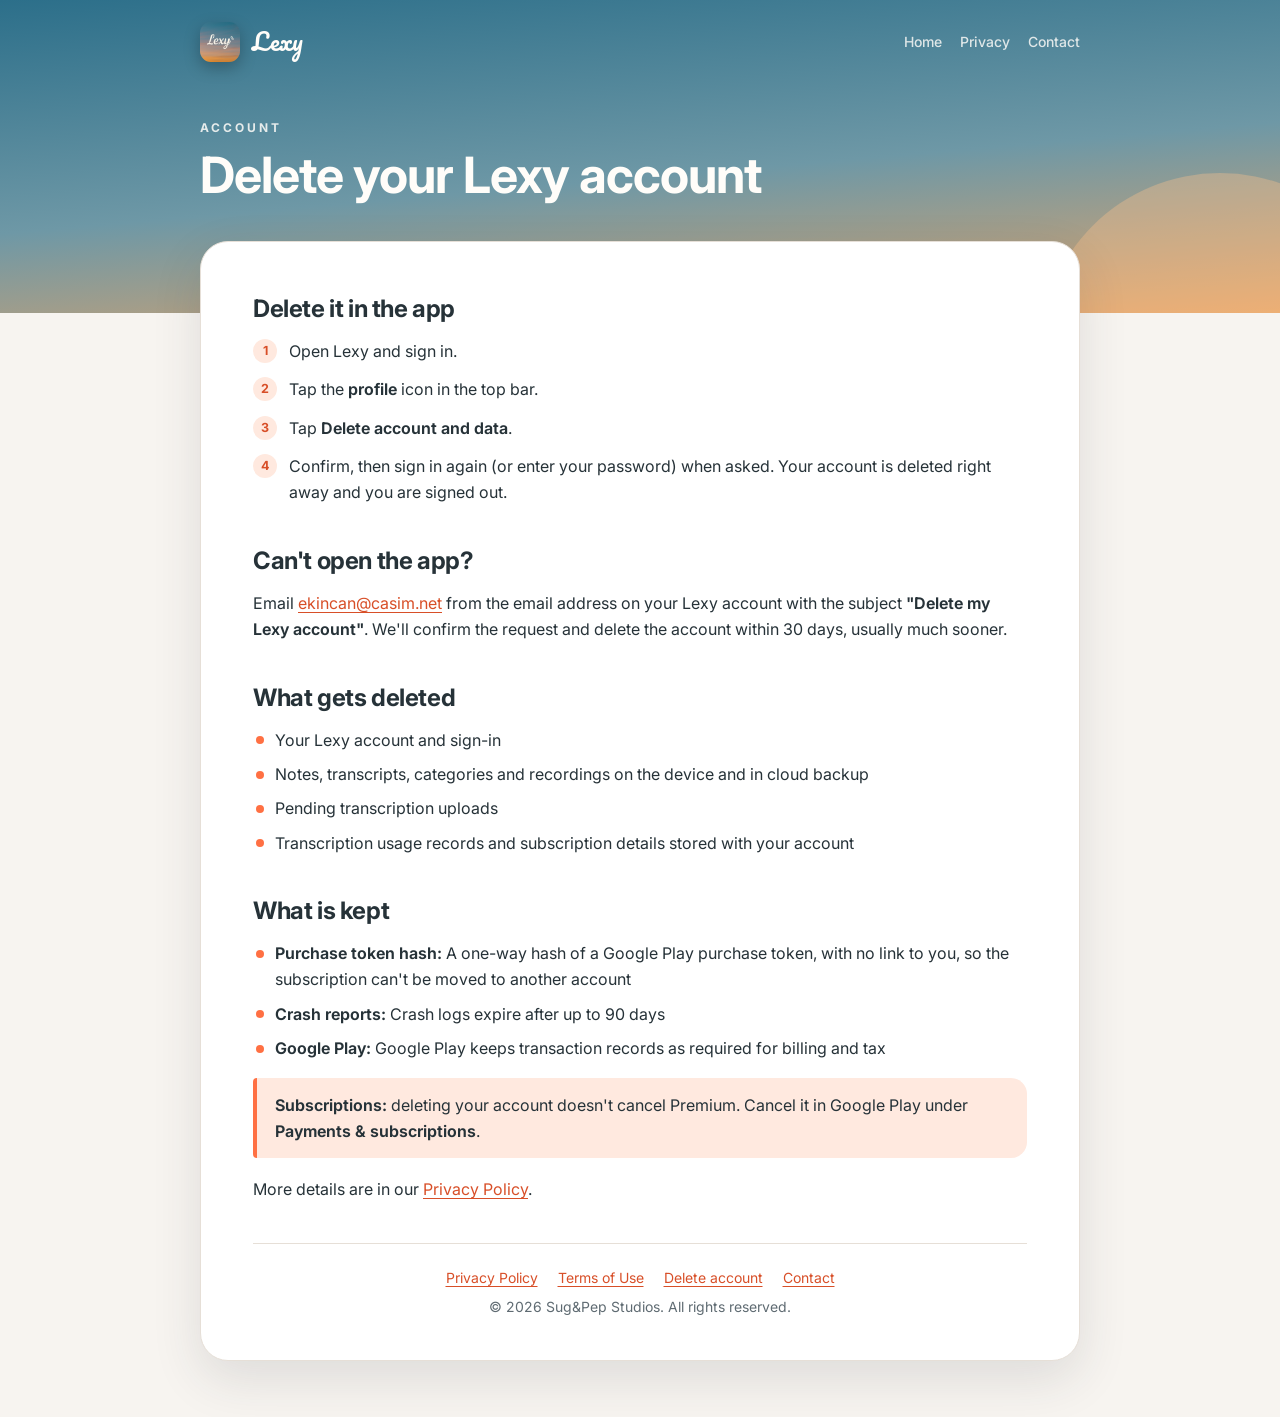
==== delete-account.html @ c67f1160 "Add Lexy website: home, privacy policy, terms, account deletion, app-ads.txt Co-Authored-By: Claude " ====
<!DOCTYPE html>
<html lang="en">
<head>
    <meta charset="UTF-8">
    <meta name="viewport" content="width=device-width, initial-scale=1.0">
    <title>Lexy - Delete Your Account</title>
    <meta name="description" content="How to delete your Lexy account and the data associated with it.">
    <link rel="preconnect" href="https://fonts.googleapis.com">
    <link rel="preconnect" href="https://fonts.gstatic.com" crossorigin>
    <link href="https://fonts.googleapis.com/css2?family=Inter:wght@400;500;600;700&family=Pacifico&display=swap" rel="stylesheet">
    <link rel="stylesheet" href="site.css">
    <link rel="icon" type="image/png" href="icon.png">
    <meta name="theme-color" content="#2C6F8A">
</head>
<body>
    <header class="band">
        <div class="band-inner">
            <div class="brand-row">
                <a class="brand" href="index.html"><img src="icon.png" alt=""><span>Lexy</span></a>
                <nav class="top-links">
                    <a href="index.html">Home</a>
                    <a href="privacy-policy.html">Privacy</a>
                    <a href="mailto:ekincan@casim.net">Contact</a>
                </nav>
            </div>
            <div class="eyebrow">Account</div>
            <h1>Delete your Lexy account</h1>
        </div>
    </header>

    <main class="container">
        <section>
            <h2 id="in-the-app">Delete it in the app</h2>
            <ol class="steps">
                <li>Open Lexy and sign in.</li>
                <li>Tap the <strong>profile</strong> icon in the top bar.</li>
                <li>Tap <strong>Delete account and data</strong>.</li>
                <li>Confirm, then sign in again (or enter your password) when asked. Your account is deleted right away and you are signed out.</li>
            </ol>
        </section>

        <section>
            <h2 id="by-email">Can't open the app?</h2>
            <p>Email <a href="mailto:ekincan@casim.net?subject=Delete%20my%20Lexy%20account">ekincan@casim.net</a> from the email address on your Lexy account with the subject <strong>"Delete my Lexy account"</strong>. We'll confirm the request and delete the account within 30 days, usually much sooner.</p>
        </section>

        <section>
            <h2 id="what-is-deleted">What gets deleted</h2>
            <ul>
                <li>Your Lexy account and sign-in</li>
                <li>Notes, transcripts, categories and recordings on the device and in cloud backup</li>
                <li>Pending transcription uploads</li>
                <li>Transcription usage records and subscription details stored with your account</li>
            </ul>
        </section>

        <section>
            <h2 id="what-is-kept">What is kept</h2>
            <ul>
                <li><strong>Purchase token hash:</strong> A one-way hash of a Google Play purchase token, with no link to you, so the subscription can't be moved to another account</li>
                <li><strong>Crash reports:</strong> Crash logs expire after up to 90 days</li>
                <li><strong>Google Play:</strong> Google Play keeps transaction records as required for billing and tax</li>
            </ul>
            <div class="highlight">
                <p><strong>Subscriptions:</strong> deleting your account doesn't cancel Premium. Cancel it in Google Play under <strong>Payments &amp; subscriptions</strong>.</p>
            </div>
        </section>

        <p>More details are in our <a href="privacy-policy.html#deleting-your-account">Privacy Policy</a>.</p>

        <footer class="footer">
            <p>
                <a href="privacy-policy.html">Privacy Policy</a>
                <a href="terms.html">Terms of Use</a>
                <a href="delete-account.html">Delete account</a>
                <a href="mailto:ekincan@casim.net">Contact</a>
            </p>
            <p>&copy; 2026 Sug&amp;Pep Studios. All rights reserved.</p>
        </footer>
    </main>
</body>
</html>
---- site.css ----
/* Lexy site: the app icon's dusk sky and the app's coral accent */
:root {
  --bg: #F7F4F0;
  --surface: #FFFFFF;
  --sunken: #F1ECE6;
  --text: #263238;
  --text-2: #5F6B72;
  --border: #E6DFD7;
  --heading: #263238;
  --link: #D84F28;
  --accent: #FF7043;
  --accent-tint: #FFE9DF;
  --sky-1: #2C6F8A;
  --sky-2: #6E98A6;
  --sky-3: #E3A468;
  --paper: #FFFDF9;
  --shadow: 0 18px 50px rgba(38, 50, 56, 0.12);
}

@media (prefers-color-scheme: dark) {
  :root {
    --bg: #121619;
    --surface: #1B2125;
    --sunken: #232B30;
    --text: #EEF1F2;
    --text-2: #A9B4BA;
    --border: #2C363C;
    --heading: #EEF1F2;
    --link: #FF9A76;
    --accent-tint: rgba(255, 112, 67, 0.14);
    --shadow: 0 18px 50px rgba(0, 0, 0, 0.4);
  }
}

* { margin: 0; padding: 0; box-sizing: border-box; }

html { scroll-behavior: smooth; }

body {
  font-family: 'Inter', -apple-system, BlinkMacSystemFont, 'Segoe UI', Roboto, sans-serif;
  font-size: 16px;
  line-height: 1.65;
  color: var(--text);
  background: var(--bg);
  -webkit-font-smoothing: antialiased;
}

/* ---------- Sky band ---------- */
.band {
  position: relative;
  overflow: hidden;
  background: linear-gradient(175deg, var(--sky-1) 0%, var(--sky-2) 55%, var(--sky-3) 100%);
  color: var(--paper);
  padding: 22px 20px 110px;
}
.band::after {
  content: '';
  position: absolute;
  width: 360px; height: 360px;
  right: -120px; bottom: -220px;
  border-radius: 50%;
  background: rgba(255, 196, 140, 0.35);
  pointer-events: none;
}

.band-inner { position: relative; z-index: 1; max-width: 880px; margin: 0 auto; }

.brand-row { display: flex; align-items: center; justify-content: space-between; gap: 16px; }
.brand { display: inline-flex; align-items: center; gap: 12px; color: var(--paper); text-decoration: none; }
.brand img { width: 40px; height: 40px; border-radius: 11px; box-shadow: 0 6px 16px rgba(0, 0, 0, 0.25); }
.brand span { font-family: 'Pacifico', cursive; font-size: 24px; }
.top-links { display: flex; gap: 18px; font-size: 14px; font-weight: 500; }
.top-links a { color: rgba(255, 253, 249, 0.82); text-decoration: none; }
.top-links a:hover, .top-links a[aria-current] { color: var(--paper); }

.eyebrow {
  margin-top: 56px;
  font-size: 12px;
  font-weight: 700;
  letter-spacing: 3px;
  text-transform: uppercase;
  color: rgba(255, 253, 249, 0.85);
}
.band h1 {
  margin-top: 10px;
  font-weight: 700;
  font-size: clamp(32px, 6vw, 50px);
  line-height: 1.1;
  letter-spacing: -1px;
  color: var(--paper);
}

/* ---------- Content card ---------- */
main.container {
  position: relative;
  z-index: 2;
  max-width: 880px;
  margin: -72px auto 56px;
  background: var(--surface);
  border: 1px solid var(--border);
  border-radius: 28px;
  box-shadow: var(--shadow);
  padding: 44px 52px 36px;
}

h2 {
  font-weight: 700;
  font-size: 24px;
  line-height: 1.25;
  letter-spacing: -0.4px;
  color: var(--heading);
  margin: 40px 0 14px;
  scroll-margin-top: 20px;
}
.section:first-of-type h2, section:first-of-type h2 { margin-top: 8px; }

h3 { font-size: 16.5px; font-weight: 650; margin: 26px 0 8px; scroll-margin-top: 20px; }

p { margin-bottom: 14px; }

ul, ol { margin: 0 0 16px; padding-left: 0; list-style: none; }
li { position: relative; padding-left: 22px; margin-bottom: 8px; }
li::before {
  content: '';
  position: absolute;
  left: 3px;
  top: 0.6em;
  width: 8px;
  height: 8px;
  background: var(--accent);
  border-radius: 50%;
}

strong { font-weight: 650; }

a { color: var(--link); text-decoration: underline; text-decoration-thickness: 1px; text-underline-offset: 3px; }
a:hover { text-decoration-thickness: 2px; }

/* ---------- Policy pieces ---------- */
.meta {
  display: flex;
  flex-wrap: wrap;
  gap: 8px 22px;
  font-size: 14px;
  color: var(--text-2);
  padding: 14px 18px;
  background: var(--sunken);
  border-radius: 16px;
  margin-bottom: 22px;
}

.toc { border: 1px solid var(--border); border-radius: 18px; padding: 16px 18px 12px; margin-bottom: 8px; }
.toc-title { font-size: 12px; font-weight: 700; letter-spacing: 2.5px; text-transform: uppercase; color: var(--text-2); margin-bottom: 10px; }
.toc ol { display: flex; flex-wrap: wrap; gap: 8px; margin: 0; }
.toc li { padding: 0; margin: 0; }
.toc li::before { display: none; }
.toc a {
  display: inline-block;
  font-size: 13.5px;
  font-weight: 500;
  text-decoration: none;
  color: var(--text);
  background: var(--accent-tint);
  padding: 5px 12px;
  border-radius: 999px;
}
.toc a:hover { background: var(--accent); color: #fff; }

.highlight {
  background: var(--accent-tint);
  border-left: 4px solid var(--accent);
  border-radius: 4px 16px 16px 4px;
  padding: 14px 18px;
  margin: 14px 0 18px;
}
.highlight p { margin: 0; }

.contact-box {
  background: linear-gradient(160deg, var(--sky-1), var(--sky-2));
  color: var(--paper);
  border-radius: 22px;
  padding: 24px 26px 10px;
  margin: 36px 0 8px;
}
.contact-box h2 { color: var(--paper); margin-top: 0; }
.contact-box a, .contact-box strong { color: var(--paper); }

.footer {
  margin-top: 40px;
  padding-top: 22px;
  border-top: 1px solid var(--border);
  text-align: center;
  font-size: 14px;
  color: var(--text-2);
}
.footer p { margin-bottom: 6px; }
.footer a { margin: 0 8px; }

/* ---------- Home page pieces ---------- */
.hero { text-align: center; padding-bottom: 8px; }
.hero img { width: 112px; height: 112px; border-radius: 28px; box-shadow: 0 12px 30px rgba(44, 111, 138, 0.3); margin-bottom: 18px; }
.hero h1 { font-family: 'Pacifico', cursive; font-weight: 400; font-size: 46px; color: var(--heading); line-height: 1.2; margin-bottom: 10px; }
.tagline { font-size: 18px; color: var(--text-2); max-width: 620px; margin: 0 auto; }

.features { display: grid; grid-template-columns: repeat(auto-fit, minmax(300px, 1fr)); gap: 14px; }
.feature { background: var(--sunken); border-radius: 18px; padding: 18px 20px; }
.feature h3 { margin-top: 0; }
.feature p { margin-bottom: 0; color: var(--text-2); }

table.plans { width: 100%; border-collapse: collapse; margin: 6px 0 18px; font-size: 15px; }
.plans th, .plans td { text-align: left; padding: 10px 12px; border-bottom: 1px solid var(--border); }
.plans th { font-size: 13px; text-transform: uppercase; letter-spacing: 1.5px; color: var(--text-2); }

/* Numbered steps (account deletion) */
ol.steps { counter-reset: step; }
ol.steps li { padding-left: 36px; margin-bottom: 12px; }
ol.steps li::before {
  content: counter(step);
  counter-increment: step;
  top: 0.1em;
  left: 0;
  width: 24px;
  height: 24px;
  border-radius: 50%;
  background: var(--accent-tint);
  color: var(--link);
  font-size: 12.5px;
  font-weight: 700;
  display: flex;
  align-items: center;
  justify-content: center;
}

@media (max-width: 720px) {
  .band { padding-bottom: 96px; }
  .top-links { gap: 14px; }
  main.container { margin: -64px 12px 40px; padding: 28px 20px 26px; border-radius: 24px; }
  h2 { font-size: 21px; }
  .hero h1 { font-size: 38px; }
}

@media print {
  .band, .toc, .top-links { display: none; }
  main.container { margin: 0; box-shadow: none; border: none; }
}
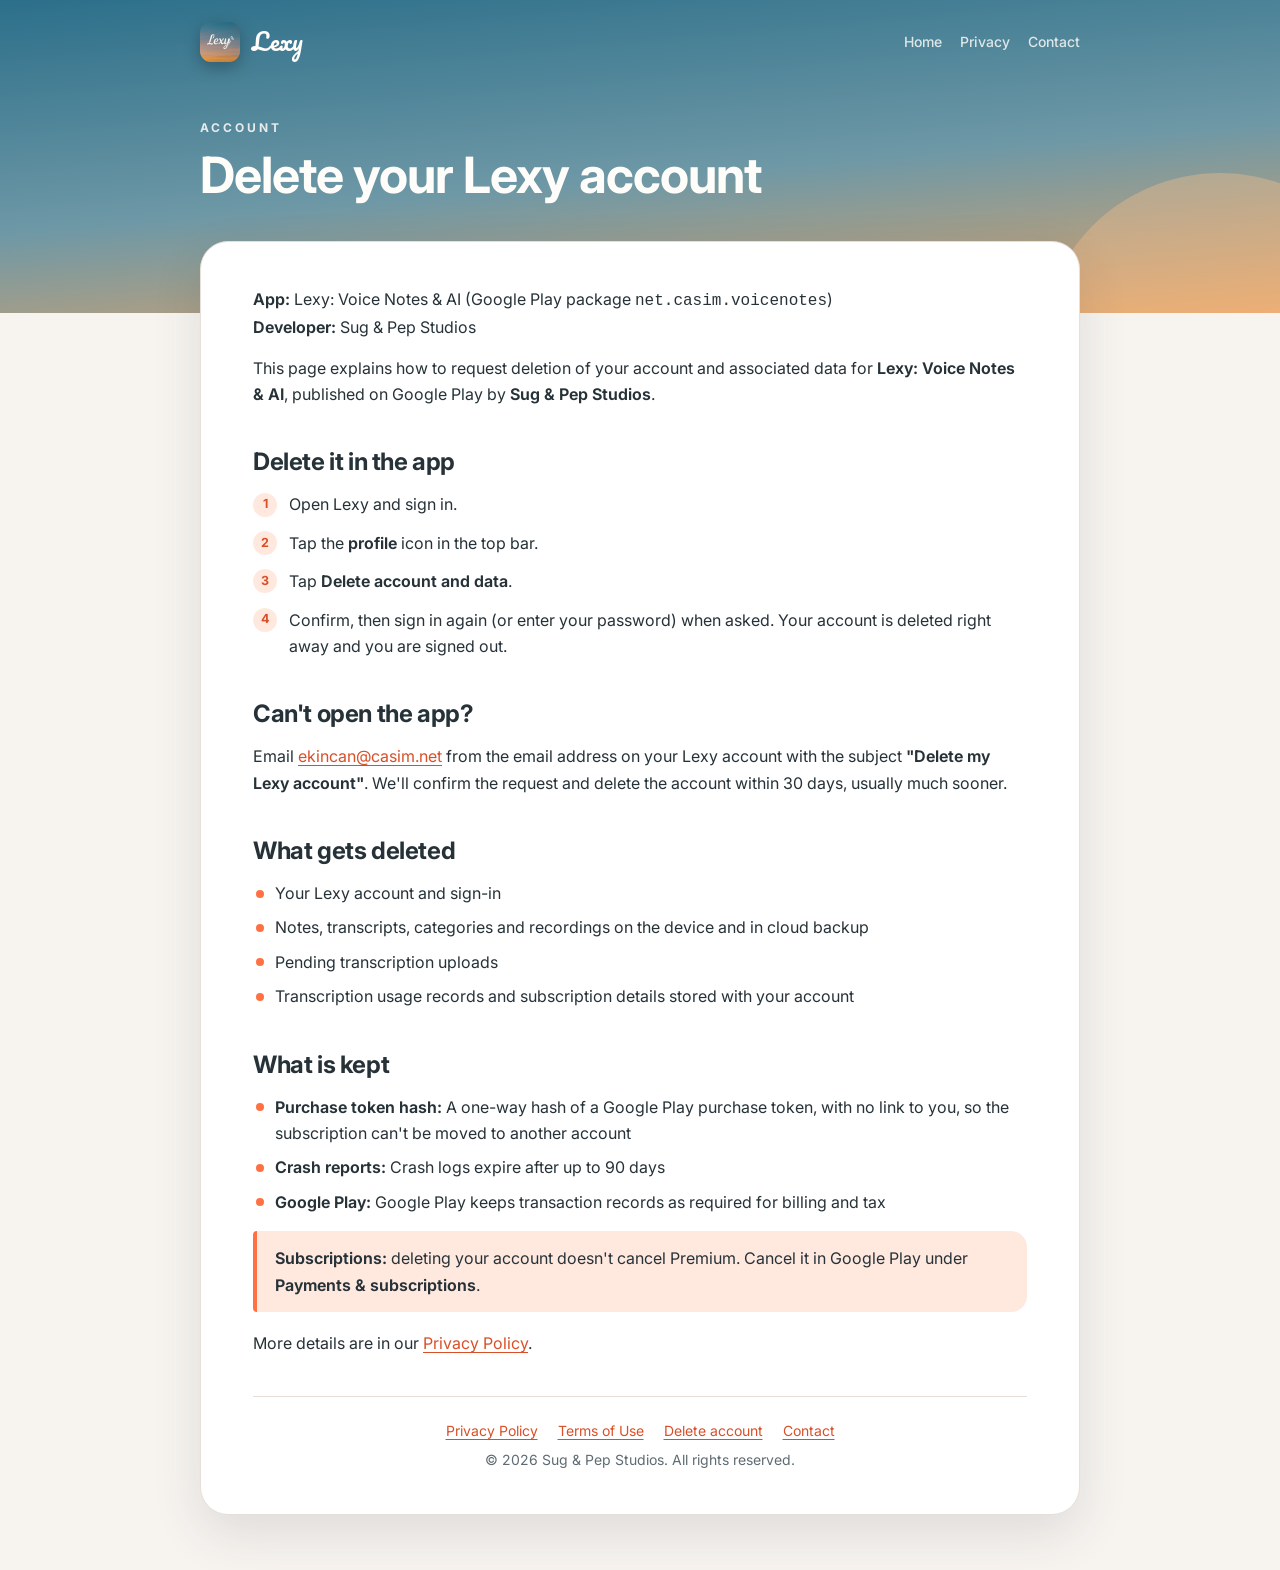
==== commit ab1d5dba: "Name the Play listing app and developer on the deletion page Google Play rejected the Data safety de" ====
--- a/delete-account.html
+++ b/delete-account.html
@@ -3,8 +3,8 @@
 <head>
     <meta charset="UTF-8">
     <meta name="viewport" content="width=device-width, initial-scale=1.0">
-    <title>Lexy - Delete Your Account</title>
-    <meta name="description" content="How to delete your Lexy account and the data associated with it.">
+    <title>Delete your account - Lexy: Voice Notes &amp; AI by Sug &amp; Pep Studios</title>
+    <meta name="description" content="How to delete your account and data for Lexy: Voice Notes &amp; AI, published by Sug &amp; Pep Studios.">
     <link rel="preconnect" href="https://fonts.googleapis.com">
     <link rel="preconnect" href="https://fonts.gstatic.com" crossorigin>
     <link href="https://fonts.googleapis.com/css2?family=Inter:wght@400;500;600;700&family=Pacifico&display=swap" rel="stylesheet">
@@ -29,6 +29,12 @@
     </header>
 
     <main class="container">
+        <section>
+            <p><strong>App:</strong> Lexy: Voice Notes &amp; AI (Google Play package <code>net.casim.voicenotes</code>)<br>
+            <strong>Developer:</strong> Sug &amp; Pep Studios</p>
+            <p>This page explains how to request deletion of your account and associated data for <strong>Lexy: Voice Notes &amp; AI</strong>, published on Google Play by <strong>Sug &amp; Pep Studios</strong>.</p>
+        </section>
+
         <section>
             <h2 id="in-the-app">Delete it in the app</h2>
             <ol class="steps">
@@ -75,7 +81,7 @@
                 <a href="delete-account.html">Delete account</a>
                 <a href="mailto:ekincan@casim.net">Contact</a>
             </p>
-            <p>&copy; 2026 Sug&amp;Pep Studios. All rights reserved.</p>
+            <p>&copy; 2026 Sug &amp; Pep Studios. All rights reserved.</p>
         </footer>
     </main>
 </body>
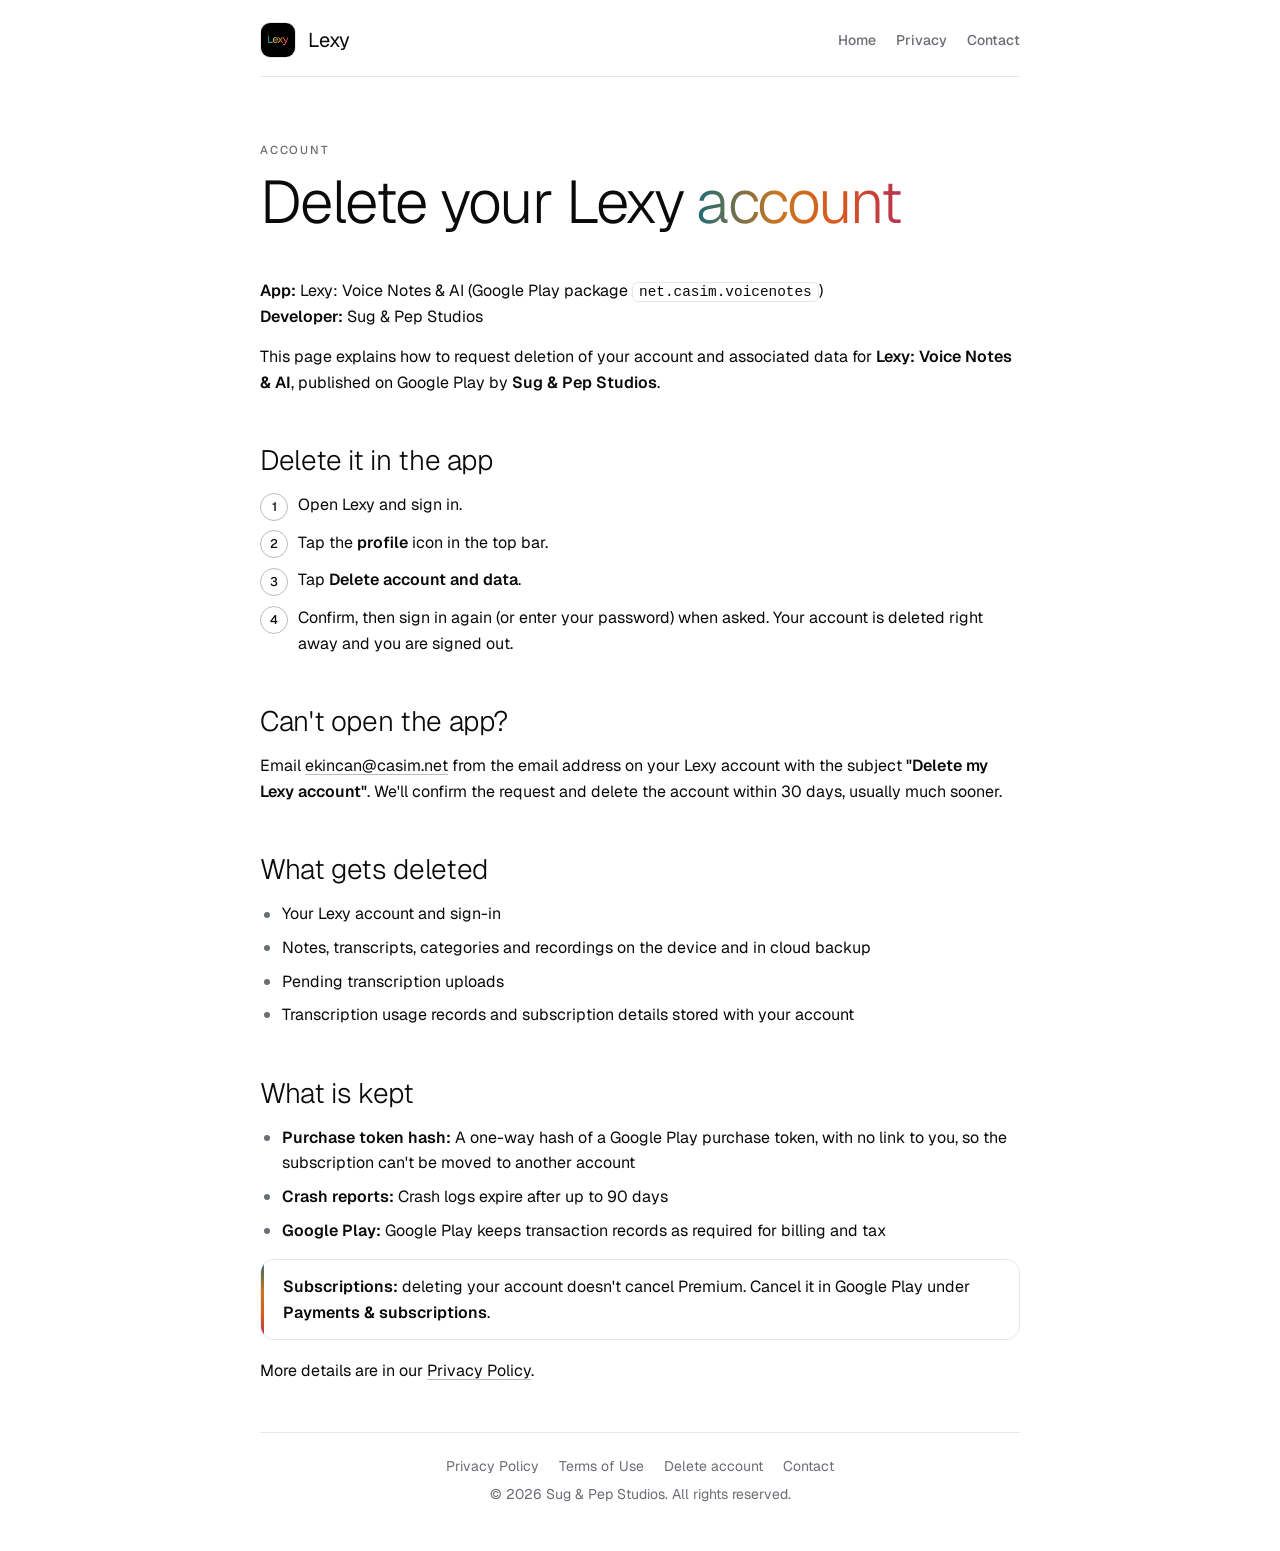
==== commit ba2adbcb: "Restyle the site with Lexy's eclipse theme Match the app's refreshed look: flat white or black pages" ====
--- a/delete-account.html
+++ b/delete-account.html
@@ -7,10 +7,11 @@
     <meta name="description" content="How to delete your account and data for Lexy: Voice Notes &amp; AI, published by Sug &amp; Pep Studios.">
     <link rel="preconnect" href="https://fonts.googleapis.com">
     <link rel="preconnect" href="https://fonts.gstatic.com" crossorigin>
-    <link href="https://fonts.googleapis.com/css2?family=Inter:wght@400;500;600;700&family=Pacifico&display=swap" rel="stylesheet">
+    <link href="https://fonts.googleapis.com/css2?family=Geist:wght@200..700&display=swap" rel="stylesheet">
     <link rel="stylesheet" href="site.css">
     <link rel="icon" type="image/png" href="icon.png">
-    <meta name="theme-color" content="#2C6F8A">
+    <meta name="theme-color" content="#FFFFFF" media="(prefers-color-scheme: light)">
+    <meta name="theme-color" content="#000000" media="(prefers-color-scheme: dark)">
 </head>
 <body>
     <header class="band">
@@ -24,7 +25,7 @@
                 </nav>
             </div>
             <div class="eyebrow">Account</div>
-            <h1>Delete your Lexy account</h1>
+            <h1>Delete your Lexy <span class="spectrum">account</span></h1>
         </div>
     </header>
 
--- a/site.css
+++ b/site.css
@@ -1,120 +1,127 @@
-/* Lexy site: the app icon's dusk sky and the app's coral accent */
+/* Lexy site: the app's eclipse theme. Flat black (or white) pages, thin
+   Geist type and hairlines, no shadows, and one spectrum (teal sky into
+   amber, orange and rose) used only as an accent word or the closing
+   band. Colors mirror lib/shared/theme/app_theme.dart in the app. */
 :root {
-  --bg: #F7F4F0;
-  --surface: #FFFFFF;
-  --sunken: #F1ECE6;
-  --text: #263238;
-  --text-2: #5F6B72;
-  --border: #E6DFD7;
-  --heading: #263238;
-  --link: #D84F28;
-  --accent: #FF7043;
-  --accent-tint: #FFE9DF;
-  --sky-1: #2C6F8A;
-  --sky-2: #6E98A6;
-  --sky-3: #E3A468;
-  --paper: #FFFDF9;
-  --shadow: 0 18px 50px rgba(38, 50, 56, 0.12);
+  color-scheme: light dark;
+  --page: #FFFFFF;
+  --text: #0A0A0A;
+  --text-2: #6B6D74;
+  --hairline: #E5E7EB;
+  --outline: #B9BBC1;
+  --faint: rgba(0, 0, 0, 0.04);
+  /* The sunset, deep enough to read on white */
+  --teal: #1E6B78;
+  --amber: #C9761F;
+  --sunset: #D9581E;
+  --rose: #B8304F;
 }
 
 @media (prefers-color-scheme: dark) {
   :root {
-    --bg: #121619;
-    --surface: #1B2125;
-    --sunken: #232B30;
-    --text: #EEF1F2;
-    --text-2: #A9B4BA;
-    --border: #2C363C;
-    --heading: #EEF1F2;
-    --link: #FF9A76;
-    --accent-tint: rgba(255, 112, 67, 0.14);
-    --shadow: 0 18px 50px rgba(0, 0, 0, 0.4);
+    --page: #000000;
+    --text: #FFFFFF;
+    --text-2: #9B9CA2;
+    --hairline: #26262A;
+    --outline: #4D4D4D;
+    --faint: rgba(255, 255, 255, 0.08);
+    --teal: #2E9AA8;
+    --amber: #F6B26B;
+    --sunset: #F07E3A;
+    --rose: #D9476A;
   }
 }
 
+:root {
+  --spectrum: linear-gradient(90deg, var(--teal) 0%, var(--amber) 40%, var(--sunset) 70%, var(--rose) 100%);
+  /* The closing band always uses the bright sunset under black text */
+  --deep-field: linear-gradient(90deg, #2E9AA8 0%, #F6B26B 40%, #F07E3A 70%, #D9476A 100%);
+}
+
 * { margin: 0; padding: 0; box-sizing: border-box; }
 
 html { scroll-behavior: smooth; }
 
 body {
-  font-family: 'Inter', -apple-system, BlinkMacSystemFont, 'Segoe UI', Roboto, sans-serif;
+  font-family: 'Geist', -apple-system, BlinkMacSystemFont, 'Segoe UI', Roboto, sans-serif;
   font-size: 16px;
-  line-height: 1.65;
-  color: var(--text);
-  background: var(--bg);
+  font-weight: 400;
+  line-height: 1.6;
+  color: var(--text);
+  background: var(--page);
   -webkit-font-smoothing: antialiased;
 }
 
-/* ---------- Sky band ---------- */
-.band {
-  position: relative;
-  overflow: hidden;
-  background: linear-gradient(175deg, var(--sky-1) 0%, var(--sky-2) 55%, var(--sky-3) 100%);
-  color: var(--paper);
-  padding: 22px 20px 110px;
-}
-.band::after {
-  content: '';
-  position: absolute;
-  width: 360px; height: 360px;
-  right: -120px; bottom: -220px;
-  border-radius: 50%;
-  background: rgba(255, 196, 140, 0.35);
-  pointer-events: none;
-}
-
-.band-inner { position: relative; z-index: 1; max-width: 880px; margin: 0 auto; }
-
-.brand-row { display: flex; align-items: center; justify-content: space-between; gap: 16px; }
-.brand { display: inline-flex; align-items: center; gap: 12px; color: var(--paper); text-decoration: none; }
-.brand img { width: 40px; height: 40px; border-radius: 11px; box-shadow: 0 6px 16px rgba(0, 0, 0, 0.25); }
-.brand span { font-family: 'Pacifico', cursive; font-size: 24px; }
-.top-links { display: flex; gap: 18px; font-size: 14px; font-weight: 500; }
-.top-links a { color: rgba(255, 253, 249, 0.82); text-decoration: none; }
-.top-links a:hover, .top-links a[aria-current] { color: var(--paper); }
+/* One accent word per page, filled with the spectrum */
+.spectrum {
+  background: var(--spectrum);
+  -webkit-background-clip: text;
+  background-clip: text;
+  color: transparent;
+}
+
+/* ---------- Header ---------- */
+.band { padding: 22px 20px 0; }
+
+.band-inner { max-width: 760px; margin: 0 auto; }
+
+.brand-row {
+  display: flex;
+  align-items: center;
+  justify-content: space-between;
+  gap: 16px;
+  padding-bottom: 18px;
+  border-bottom: 1px solid var(--hairline);
+}
+.brand { display: inline-flex; align-items: center; gap: 12px; color: var(--text); text-decoration: none; }
+.brand img { width: 36px; height: 36px; border-radius: 10px; border: 1px solid var(--hairline); }
+.brand span { font-size: 20px; font-weight: 400; letter-spacing: -0.2px; }
+.top-links { display: flex; gap: 20px; font-size: 14px; font-weight: 500; }
+.top-links a { color: var(--text-2); text-decoration: none; }
+.top-links a:hover, .top-links a[aria-current] { color: var(--text); }
 
 .eyebrow {
-  margin-top: 56px;
-  font-size: 12px;
-  font-weight: 700;
-  letter-spacing: 3px;
+  margin-top: 64px;
+  font-size: 11.5px;
+  font-weight: 500;
+  letter-spacing: 1.8px;
   text-transform: uppercase;
-  color: rgba(255, 253, 249, 0.85);
+  color: var(--text-2);
 }
 .band h1 {
-  margin-top: 10px;
-  font-weight: 700;
-  font-size: clamp(32px, 6vw, 50px);
-  line-height: 1.1;
-  letter-spacing: -1px;
-  color: var(--paper);
-}
-
-/* ---------- Content card ---------- */
+  margin-top: 12px;
+  font-weight: 300;
+  font-size: clamp(36px, 7vw, 60px);
+  line-height: 1.05;
+  letter-spacing: -0.027em;
+  color: var(--text);
+}
+
+/* ---------- Content ---------- */
 main.container {
-  position: relative;
-  z-index: 2;
-  max-width: 880px;
-  margin: -72px auto 56px;
-  background: var(--surface);
-  border: 1px solid var(--border);
-  border-radius: 28px;
-  box-shadow: var(--shadow);
-  padding: 44px 52px 36px;
+  max-width: 800px; /* 760px of content, aligned with the header */
+  margin: 0 auto;
+  padding: 44px 20px 40px;
 }
 
 h2 {
-  font-weight: 700;
-  font-size: 24px;
+  font-weight: 300;
+  font-size: 28px;
   line-height: 1.25;
-  letter-spacing: -0.4px;
-  color: var(--heading);
-  margin: 40px 0 14px;
+  letter-spacing: -0.013em;
+  color: var(--text);
+  margin: 48px 0 14px;
   scroll-margin-top: 20px;
 }
 .section:first-of-type h2, section:first-of-type h2 { margin-top: 8px; }
 
-h3 { font-size: 16.5px; font-weight: 650; margin: 26px 0 8px; scroll-margin-top: 20px; }
+h3 {
+  font-size: 16.5px;
+  font-weight: 500;
+  color: var(--text);
+  margin: 26px 0 8px;
+  scroll-margin-top: 20px;
+}
 
 p { margin-bottom: 14px; }
 
@@ -123,18 +130,34 @@
 li::before {
   content: '';
   position: absolute;
-  left: 3px;
-  top: 0.6em;
-  width: 8px;
-  height: 8px;
-  background: var(--accent);
+  left: 4px;
+  top: 0.64em;
+  width: 6px;
+  height: 6px;
   border-radius: 50%;
-}
-
-strong { font-weight: 650; }
-
-a { color: var(--link); text-decoration: underline; text-decoration-thickness: 1px; text-underline-offset: 3px; }
-a:hover { text-decoration-thickness: 2px; }
+  background: var(--text-2);
+}
+
+strong { font-weight: 600; color: var(--text); }
+
+code {
+  font-family: ui-monospace, SFMono-Regular, Menlo, Consolas, monospace;
+  font-size: 0.9em;
+  padding: 1px 6px;
+  border: 1px solid var(--hairline);
+  border-radius: 6px;
+}
+
+a {
+  color: var(--text);
+  text-decoration: underline;
+  text-decoration-color: var(--outline);
+  text-decoration-thickness: 1px;
+  text-underline-offset: 3px;
+}
+a:hover { text-decoration-color: var(--text); }
+
+hr { border: none; border-top: 1px solid var(--hairline); margin: 36px 0; }
 
 /* ---------- Policy pieces ---------- */
 .meta {
@@ -143,14 +166,15 @@
   gap: 8px 22px;
   font-size: 14px;
   color: var(--text-2);
-  padding: 14px 18px;
-  background: var(--sunken);
-  border-radius: 16px;
+  padding: 12px 18px;
+  border: 1px solid var(--hairline);
+  border-radius: 14px;
   margin-bottom: 22px;
 }
-
-.toc { border: 1px solid var(--border); border-radius: 18px; padding: 16px 18px 12px; margin-bottom: 8px; }
-.toc-title { font-size: 12px; font-weight: 700; letter-spacing: 2.5px; text-transform: uppercase; color: var(--text-2); margin-bottom: 10px; }
+.meta strong { color: var(--text-2); font-weight: 500; }
+
+.toc { border: 1px solid var(--hairline); border-radius: 20px; padding: 16px 18px 14px; margin-bottom: 8px; }
+.toc-title { font-size: 11.5px; font-weight: 500; letter-spacing: 1.8px; text-transform: uppercase; color: var(--text-2); margin-bottom: 12px; }
 .toc ol { display: flex; flex-wrap: wrap; gap: 8px; margin: 0; }
 .toc li { padding: 0; margin: 0; }
 .toc li::before { display: none; }
@@ -160,86 +184,110 @@
   font-weight: 500;
   text-decoration: none;
   color: var(--text);
-  background: var(--accent-tint);
-  padding: 5px 12px;
+  border: 1px solid var(--hairline);
+  padding: 5px 13px;
   border-radius: 999px;
 }
-.toc a:hover { background: var(--accent); color: #fff; }
+.toc a:hover { background: var(--faint); border-color: var(--outline); }
 
 .highlight {
-  background: var(--accent-tint);
-  border-left: 4px solid var(--accent);
-  border-radius: 4px 16px 16px 4px;
-  padding: 14px 18px;
+  position: relative;
+  border: 1px solid var(--hairline);
+  border-radius: 14px;
+  padding: 14px 18px 14px 22px;
   margin: 14px 0 18px;
+  overflow: hidden;
+}
+.highlight::before {
+  content: '';
+  position: absolute;
+  left: 0; top: 0; bottom: 0;
+  width: 3px;
+  background: linear-gradient(180deg, var(--teal), var(--amber) 40%, var(--sunset) 70%, var(--rose));
 }
 .highlight p { margin: 0; }
 
+/* The closing band: the page's horizon */
 .contact-box {
-  background: linear-gradient(160deg, var(--sky-1), var(--sky-2));
-  color: var(--paper);
-  border-radius: 22px;
+  background: var(--deep-field);
+  color: rgba(0, 0, 0, 0.86);
+  border-radius: 20px;
   padding: 24px 26px 10px;
-  margin: 36px 0 8px;
-}
-.contact-box h2 { color: var(--paper); margin-top: 0; }
-.contact-box a, .contact-box strong { color: var(--paper); }
+  margin: 48px 0 8px;
+}
+.contact-box h2 { color: #000; margin-top: 0; }
+.contact-box strong { color: #000; }
+.contact-box a { color: #000; text-decoration-color: rgba(0, 0, 0, 0.45); }
+.contact-box a:hover { text-decoration-color: #000; }
 
 .footer {
-  margin-top: 40px;
+  margin-top: 48px;
   padding-top: 22px;
-  border-top: 1px solid var(--border);
+  border-top: 1px solid var(--hairline);
   text-align: center;
   font-size: 14px;
   color: var(--text-2);
 }
 .footer p { margin-bottom: 6px; }
-.footer a { margin: 0 8px; }
+.footer a { margin: 0 8px; color: var(--text-2); text-decoration: none; }
+.footer a:hover { color: var(--text); }
 
 /* ---------- Home page pieces ---------- */
-.hero { text-align: center; padding-bottom: 8px; }
-.hero img { width: 112px; height: 112px; border-radius: 28px; box-shadow: 0 12px 30px rgba(44, 111, 138, 0.3); margin-bottom: 18px; }
-.hero h1 { font-family: 'Pacifico', cursive; font-weight: 400; font-size: 46px; color: var(--heading); line-height: 1.2; margin-bottom: 10px; }
-.tagline { font-size: 18px; color: var(--text-2); max-width: 620px; margin: 0 auto; }
-
-.features { display: grid; grid-template-columns: repeat(auto-fit, minmax(300px, 1fr)); gap: 14px; }
-.feature { background: var(--sunken); border-radius: 18px; padding: 18px 20px; }
+.hero { display: flex; align-items: center; gap: 22px; padding-bottom: 32px; margin-bottom: 32px; border-bottom: 1px solid var(--hairline); }
+.hero img { flex: none; width: 96px; height: 96px; border-radius: 24px; border: 1px solid var(--hairline); }
+.hero h1 { font-weight: 300; font-size: 40px; letter-spacing: -0.027em; color: var(--text); line-height: 1.1; margin-bottom: 6px; }
+.tagline { font-size: 17px; color: var(--text-2); max-width: 560px; margin: 0; }
+
+.features { display: grid; grid-template-columns: repeat(auto-fit, minmax(280px, 1fr)); gap: 12px; }
+.feature { border: 1px solid var(--hairline); border-radius: 20px; padding: 18px 20px; }
 .feature h3 { margin-top: 0; }
 .feature p { margin-bottom: 0; color: var(--text-2); }
 
 table.plans { width: 100%; border-collapse: collapse; margin: 6px 0 18px; font-size: 15px; }
-.plans th, .plans td { text-align: left; padding: 10px 12px; border-bottom: 1px solid var(--border); }
-.plans th { font-size: 13px; text-transform: uppercase; letter-spacing: 1.5px; color: var(--text-2); }
+.plans th, .plans td { text-align: left; padding: 11px 12px; border-bottom: 1px solid var(--hairline); }
+.plans th { font-size: 11.5px; font-weight: 500; text-transform: uppercase; letter-spacing: 1.8px; color: var(--text-2); }
+.plans td:first-child { color: var(--text-2); }
 
 /* Numbered steps (account deletion) */
 ol.steps { counter-reset: step; }
-ol.steps li { padding-left: 36px; margin-bottom: 12px; }
+ol.steps li { padding-left: 38px; margin-bottom: 12px; }
 ol.steps li::before {
   content: counter(step);
   counter-increment: step;
-  top: 0.1em;
+  top: 0.05em;
   left: 0;
-  width: 24px;
-  height: 24px;
+  width: 26px;
+  height: 26px;
   border-radius: 50%;
-  background: var(--accent-tint);
-  color: var(--link);
+  background: transparent;
+  border: 1px solid var(--outline);
+  color: var(--text);
   font-size: 12.5px;
-  font-weight: 700;
+  font-weight: 500;
   display: flex;
   align-items: center;
   justify-content: center;
 }
 
 @media (max-width: 720px) {
-  .band { padding-bottom: 96px; }
+  .band { padding: 18px 16px 0; }
   .top-links { gap: 14px; }
-  main.container { margin: -64px 12px 40px; padding: 28px 20px 26px; border-radius: 24px; }
-  h2 { font-size: 21px; }
-  .hero h1 { font-size: 38px; }
+  .eyebrow { margin-top: 44px; }
+  main.container { padding: 32px 16px; }
+  h2 { font-size: 24px; margin-top: 40px; }
+  .hero { gap: 16px; }
+  .hero img { width: 72px; height: 72px; border-radius: 18px; }
+  .hero h1 { font-size: 32px; }
+  .tagline { font-size: 16px; }
+  .features { grid-template-columns: 1fr; }
+  .plans th, .plans td { padding: 10px 8px; }
+}
+
+@media (max-width: 340px) {
+  .brand span { display: none; }
 }
 
 @media print {
-  .band, .toc, .top-links { display: none; }
-  main.container { margin: 0; box-shadow: none; border: none; }
-}
+  .toc, .top-links { display: none; }
+  .contact-box { background: none; border: 1px solid #ccc; }
+}
